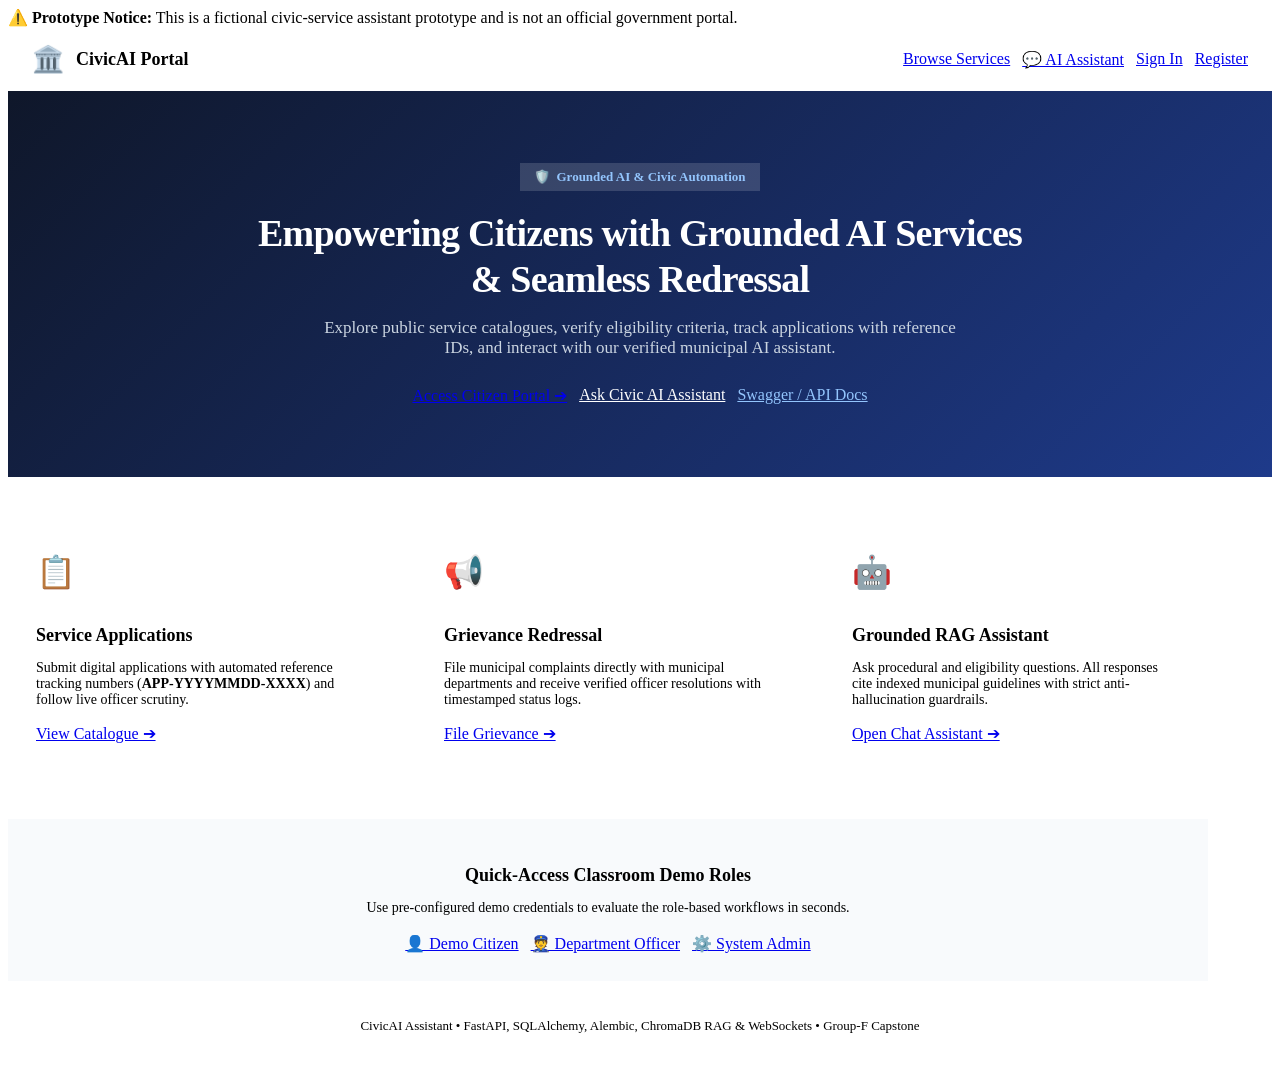
==== app/static/index.html @ 93db423b "feat(core): initialize project setup, database base, authentication, roles and alembic migrations" ====
<!DOCTYPE html>
<html lang="en">
<head>
  <meta charset="UTF-8">
  <meta name="viewport" content="width=device-width, initial-scale=1.0">
  <title>CivicAI - AI-Powered Civic Service, Application & Grievance Assistant</title>
  <link rel="preconnect" href="https://fonts.googleapis.com">
  <link rel="preconnect" href="https://fonts.gstatic.com" crossorigin>
  <link href="https://fonts.googleapis.com/css2?family=Plus+Jakarta+Sans:wght@400;500;600;700;800&family=JetBrains+Mono:wght@400;500&display=swap" rel="stylesheet">
  <link rel="stylesheet" href="/static/css/styles.css">
  <link rel="stylesheet" href="/static/css/dashboard.css">
  <style>
    .hero-landing {
      background: linear-gradient(135deg, #0f172a 0%, #1e3a8a 100%);
      color: #ffffff;
      padding: 72px 24px;
      text-align: center;
      position: relative;
    }
    .hero-badge {
      display: inline-flex;
      align-items: center;
      gap: 6px;
      padding: 6px 14px;
      background: rgba(255, 255, 255, 0.15);
      border-radius: var(--radius-full);
      font-size: 13px;
      font-weight: 600;
      color: #93c5fd;
      margin-bottom: 20px;
    }
    .hero-title {
      font-size: 38px;
      font-weight: 800;
      letter-spacing: -0.02em;
      max-width: 800px;
      margin: 0 auto 16px;
      line-height: 1.2;
    }
    .hero-subtitle {
      font-size: 17px;
      color: #cbd5e1;
      max-width: 640px;
      margin: 0 auto 28px;
    }
    .hero-actions {
      display: flex;
      gap: 12px;
      justify-content: center;
      flex-wrap: wrap;
    }
    .features-grid {
      display: grid;
      grid-template-columns: repeat(auto-fit, minmax(280px, 1fr));
      gap: 24px;
      margin: 48px 0;
    }
    .feature-card {
      background: var(--bg-surface);
      border: 1px solid var(--border-color);
      border-radius: var(--radius-lg);
      padding: 28px;
      box-shadow: var(--shadow-sm);
      text-align: left;
    }
    .feature-icon {
      font-size: 32px;
      margin-bottom: 16px;
      display: inline-block;
    }
    .navbar-public {
      background: #ffffff;
      border-bottom: 1px solid var(--border-color);
      padding: 0 24px;
      height: 64px;
      display: flex;
      align-items: center;
      justify-content: space-between;
    }
  </style>
</head>
<body>
  <!-- Disclaimer Banner -->
  <div class="disclaimer-banner">
    <span>⚠️</span>
    <span><strong>Prototype Notice:</strong> This is a fictional civic-service assistant prototype and is not an official government portal.</span>
  </div>

  <!-- Public Top Navigation -->
  <header class="navbar-public">
    <div style="display: flex; align-items: center; gap: 12px;">
      <span style="font-size: 26px;">🏛️</span>
      <span style="font-size: 18px; font-weight: 800; color: var(--primary);">CivicAI Portal</span>
    </div>
    <div style="display: flex; align-items: center; gap: 12px;">
      <a href="/static/services.html" class="btn btn-outline btn-sm">Browse Services</a>
      <a href="/static/chat.html" class="btn btn-outline btn-sm">💬 AI Assistant</a>
      <a href="/static/login.html" class="btn btn-primary btn-sm">Sign In</a>
      <a href="/static/register.html" class="btn btn-secondary btn-sm">Register</a>
    </div>
  </header>

  <!-- Hero Section -->
  <section class="hero-landing">
    <div class="hero-badge">
      <span>🛡️</span> Grounded AI & Civic Automation
    </div>
    <h1 class="hero-title">Empowering Citizens with Grounded AI Services & Seamless Redressal</h1>
    <p class="hero-subtitle">
      Explore public service catalogues, verify eligibility criteria, track applications with reference IDs, and interact with our verified municipal AI assistant.
    </p>
    <div class="hero-actions">
      <a href="/static/login.html" class="btn btn-primary btn-lg">Access Citizen Portal ➔</a>
      <a href="/static/chat.html" class="btn btn-outline btn-lg" style="color: #ffffff; border-color: rgba(255, 255, 255, 0.4);">Ask Civic AI Assistant</a>
      <a href="/docs" target="_blank" class="btn btn-outline btn-lg" style="color: #93c5fd; border-color: rgba(147, 197, 253, 0.4);">Swagger / API Docs</a>
    </div>
  </section>

  <!-- Main Container -->
  <main class="page-container" style="max-width: 1200px;">
    <!-- Three Core Pillars -->
    <div class="features-grid">
      <div class="feature-card">
        <span class="feature-icon">📋</span>
        <h3 style="font-size: 18px; font-weight: 700; margin-bottom: 8px;">Service Applications</h3>
        <p style="color: var(--text-muted); font-size: 14px; margin-bottom: 16px;">
          Submit digital applications with automated reference tracking numbers (<code style="font-family: var(--font-mono); font-weight: 600;">APP-YYYYMMDD-XXXX</code>) and follow live officer scrutiny.
        </p>
        <a href="/static/services.html" class="btn btn-outline btn-sm">View Catalogue ➔</a>
      </div>

      <div class="feature-card">
        <span class="feature-icon">📢</span>
        <h3 style="font-size: 18px; font-weight: 700; margin-bottom: 8px;">Grievance Redressal</h3>
        <p style="color: var(--text-muted); font-size: 14px; margin-bottom: 16px;">
          File municipal complaints directly with municipal departments and receive verified officer resolutions with timestamped status logs.
        </p>
        <a href="/static/login.html" class="btn btn-outline btn-sm">File Grievance ➔</a>
      </div>

      <div class="feature-card">
        <span class="feature-icon">🤖</span>
        <h3 style="font-size: 18px; font-weight: 700; margin-bottom: 8px;">Grounded RAG Assistant</h3>
        <p style="color: var(--text-muted); font-size: 14px; margin-bottom: 16px;">
          Ask procedural and eligibility questions. All responses cite indexed municipal guidelines with strict anti-hallucination guardrails.
        </p>
        <a href="/static/chat.html" class="btn btn-outline btn-sm">Open Chat Assistant ➔</a>
      </div>
    </div>

    <!-- Quick Identity Demo Strip -->
    <div class="card" style="background: #f8fafc; text-align: center; padding: 28px;">
      <h3 style="font-size: 18px; font-weight: 700; margin-bottom: 8px;">Quick-Access Classroom Demo Roles</h3>
      <p style="color: var(--text-muted); font-size: 14px; margin-bottom: 18px;">
        Use pre-configured demo credentials to evaluate the role-based workflows in seconds.
      </p>
      <div style="display: flex; gap: 12px; justify-content: center; flex-wrap: wrap;">
        <a href="/static/login.html" class="btn btn-outline btn-sm" onclick="localStorage.setItem('quick_demo', 'citizen')">👤 Demo Citizen</a>
        <a href="/static/login.html" class="btn btn-outline btn-sm" onclick="localStorage.setItem('quick_demo', 'officer')">👮 Department Officer</a>
        <a href="/static/login.html" class="btn btn-outline btn-sm" onclick="localStorage.setItem('quick_demo', 'admin')">⚙️ System Admin</a>
      </div>
    </div>
  </main>

  <footer style="background: #ffffff; border-top: 1px solid var(--border-color); padding: 24px; text-align: center; font-size: 13px; color: var(--text-muted);">
    <p>CivicAI Assistant • FastAPI, SQLAlchemy, Alembic, ChromaDB RAG & WebSockets • Group-F Capstone</p>
  </footer>

  <script src="/static/js/api.js"></script>
</body>
</html>
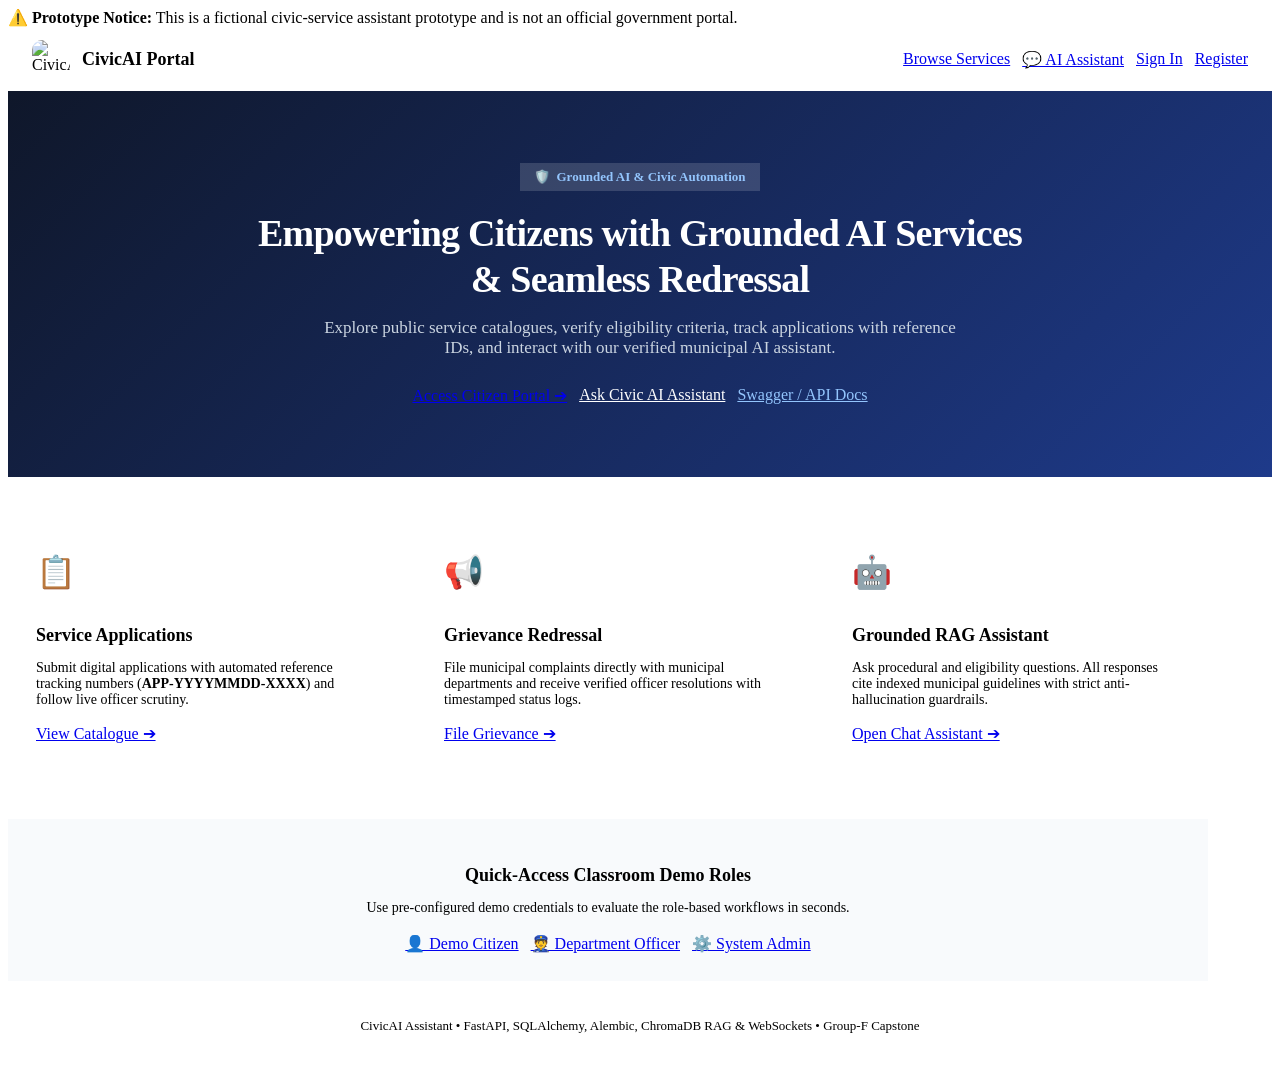
==== commit b3c72e73: "feat(ui): create and integrate professional CivicAI logo and branding across all portal pages" ====
--- a/app/static/index.html
+++ b/app/static/index.html
@@ -89,7 +89,7 @@
   <!-- Public Top Navigation -->
   <header class="navbar-public">
     <div style="display: flex; align-items: center; gap: 12px;">
-      <span style="font-size: 26px;">🏛️</span>
+      <img src="/static/assets/civic_ai_logo.jpg" alt="CivicAI Logo" style="width: 38px; height: 38px; border-radius: 10px; object-fit: cover;">
       <span style="font-size: 18px; font-weight: 800; color: var(--primary);">CivicAI Portal</span>
     </div>
     <div style="display: flex; align-items: center; gap: 12px;">
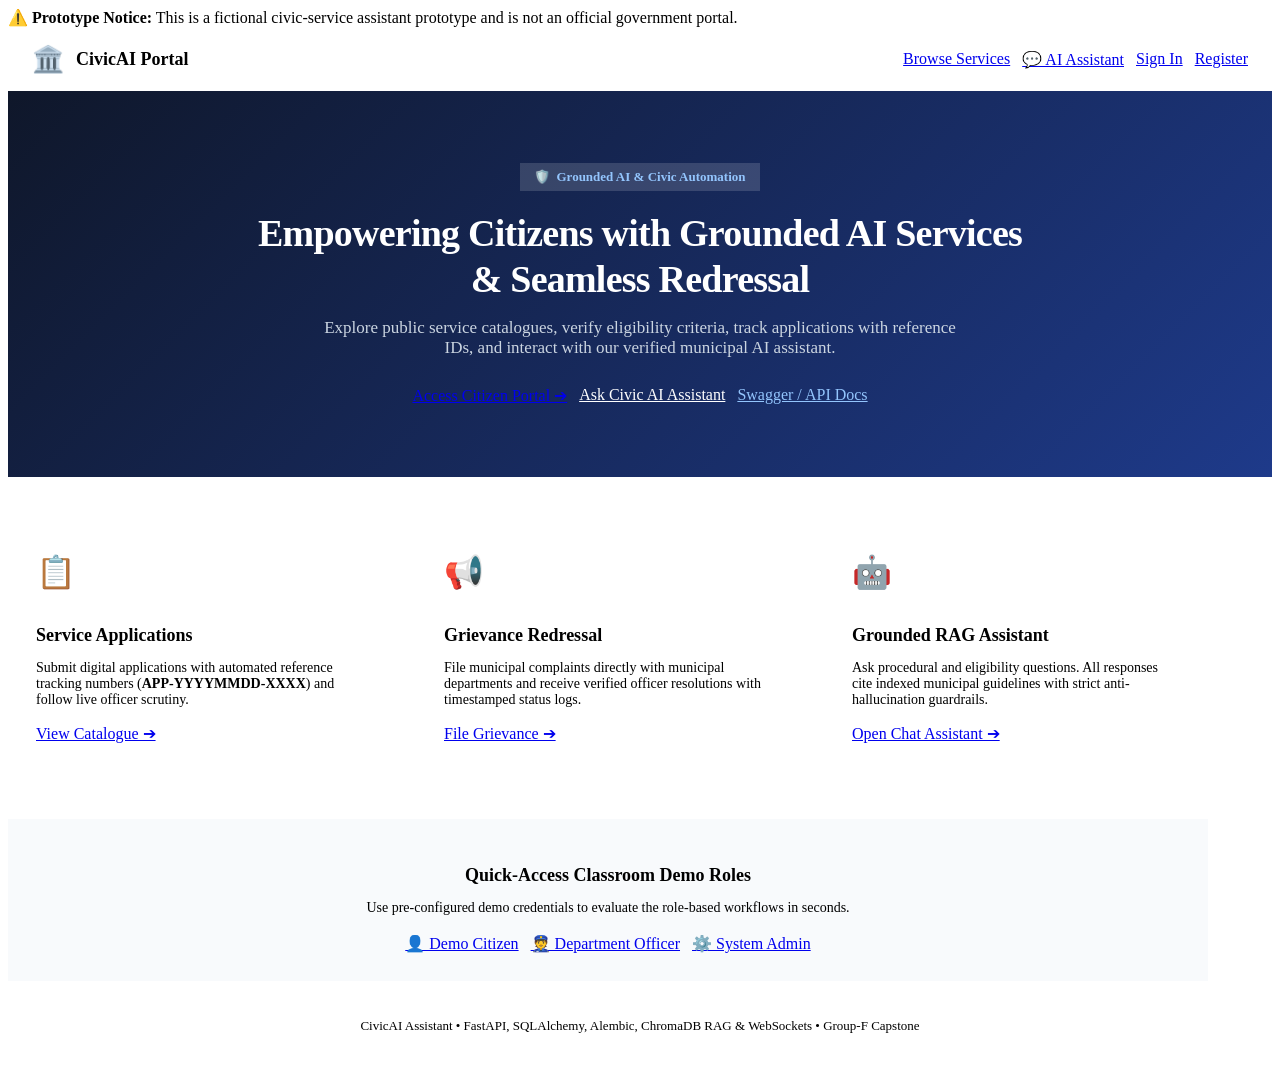
==== commit 2ea3bbe5: "Revert "feat(ui): create and integrate professional CivicAI logo and branding across all portal page" ====
--- a/app/static/index.html
+++ b/app/static/index.html
@@ -89,7 +89,7 @@
   <!-- Public Top Navigation -->
   <header class="navbar-public">
     <div style="display: flex; align-items: center; gap: 12px;">
-      <img src="/static/assets/civic_ai_logo.jpg" alt="CivicAI Logo" style="width: 38px; height: 38px; border-radius: 10px; object-fit: cover;">
+      <span style="font-size: 26px;">🏛️</span>
       <span style="font-size: 18px; font-weight: 800; color: var(--primary);">CivicAI Portal</span>
     </div>
     <div style="display: flex; align-items: center; gap: 12px;">
